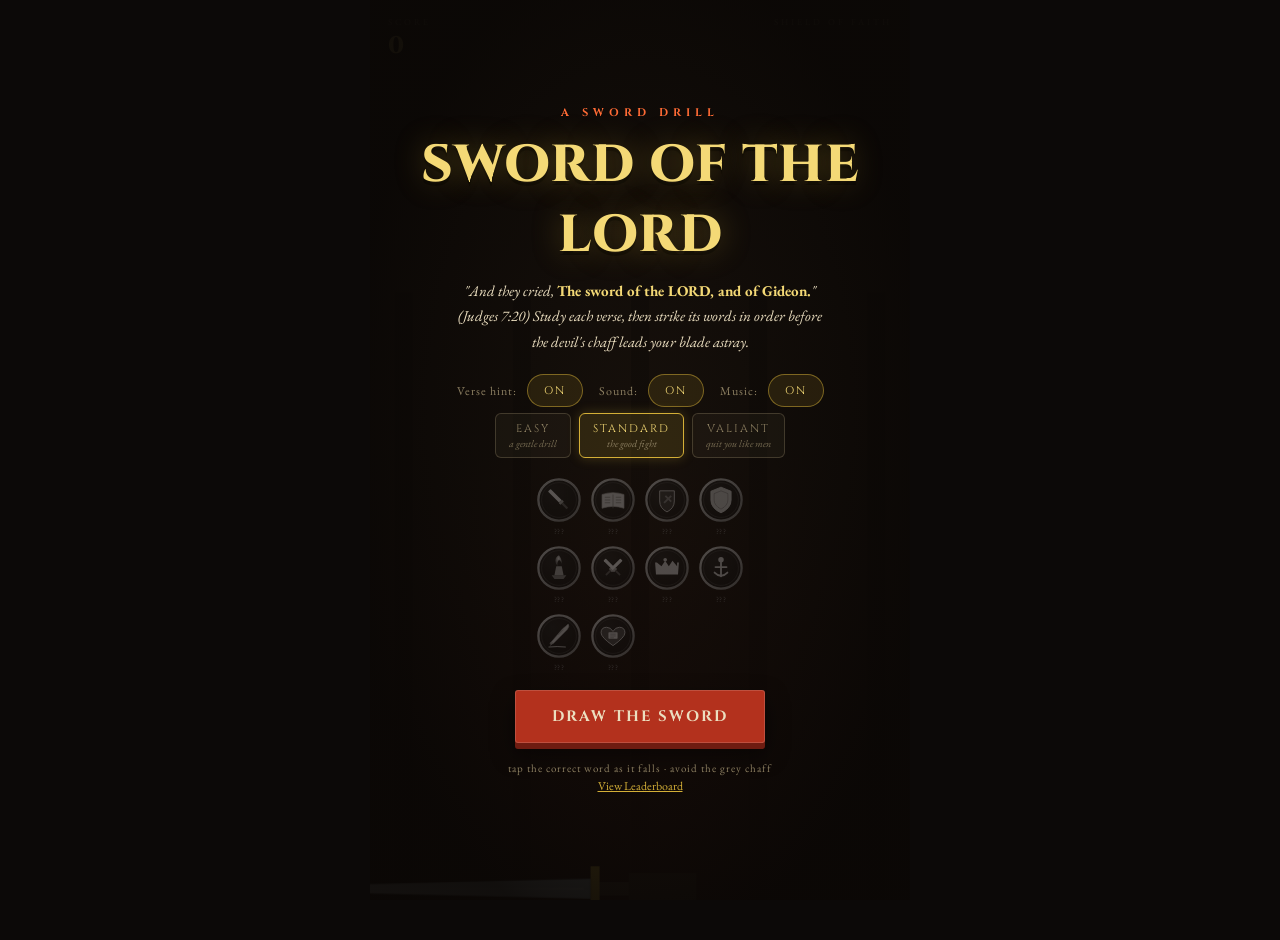
==== index.html @ fabd79bf "Add procedural background music (menu/battle/boss themes) A step-sequencer over the Web Audio API — " ====
<!DOCTYPE html>
<html lang="en">
<head>
<meta charset="UTF-8">
<meta name="viewport" content="width=device-width, initial-scale=1.0, maximum-scale=1.0, user-scalable=no">
<title>SWORD OF THE LORD</title>
<meta name="theme-color" content="#0c0908">
<meta name="description" content="A KJV Bible sword-drill game — strike the falling words of scripture in order before the devil's chaff leads your blade astray.">
<link rel="manifest" href="manifest.json">
<link rel="icon" href="assets/icons/favicon.ico">
<link rel="apple-touch-icon" href="assets/icons/apple-touch-icon.png">
<link rel="preconnect" href="https://fonts.googleapis.com">
<link href="https://fonts.googleapis.com/css2?family=Cinzel:wght@600;800&family=EB+Garamond:ital,wght@0,500;0,700;1,600&display=swap" rel="stylesheet">
<link rel="stylesheet" href="css/style.css">
</head>
<body>
<div id="wrap">
  <canvas id="game" width="480" height="800"></canvas>

  <div class="loadscreen" id="loadScreen">
    <div class="eyebrow">Preparing</div>
    <h1 style="font-size:28px;">Sharpening the Blade…</h1>
  </div>

  <div class="hud">
    <div>
      <div class="label">Score</div>
      <div class="value" id="scoreVal">0</div>
    </div>
    <div style="text-align:right;">
      <div class="label">Shield of Faith</div>
      <div class="shields" id="shields"></div>
    </div>
  </div>

  <div class="versestrip hidden" id="verseStrip">
    <span class="ref" id="stripRef"></span>
    <span id="stripWords"></span>
  </div>

  <div class="badge-toast" id="badgeToast"></div>

  <div class="overlay hidden" id="startScreen">
    <div class="eyebrow">A Sword Drill</div>
    <h1>SWORD OF THE LORD</h1>
    <div class="sub">"And they cried, <b>The sword of the LORD, and of Gideon.</b>" (Judges 7:20) Study each verse, then strike its words in order before the devil's chaff leads your blade astray.</div>

    <div class="settings-row">
      <div class="hint-toggle" style="margin-bottom:0;">
        <span>Verse hint:</span>
        <button id="hintToggleBtn">On</button>
      </div>
      <div class="hint-toggle" style="margin-bottom:0;">
        <span>Sound:</span>
        <button id="soundToggleBtn">On</button>
      </div>
      <div class="hint-toggle" style="margin-bottom:0;">
        <span>Music:</span>
        <button id="musicToggleBtn">On</button>
      </div>
    </div>

    <div class="difficulty-row" id="difficultyRow"></div>

    <div class="badges-grid" id="badgesGrid"></div>

    <button class="playbtn hidden" id="continueBtn" style="margin-bottom:12px;">Continue</button>
    <button class="playbtn" id="startBtn">Draw the Sword</button>
    <div class="controls-hint">tap the correct word as it falls · avoid the grey chaff</div>
    <button class="badges-link" id="leaderboardBtn">View Leaderboard</button>
  </div>

  <div class="pauseBtn" id="pauseBtn"><span><i></i><i></i></span></div>

  <div class="overlay hidden" id="pauseScreen">
    <div class="pauseCard">
      <div class="eyebrow">Paused</div>
      <h1 style="font-size:32px;">Stand Fast</h1>
      <button class="playbtn" id="resumeBtn" style="margin-bottom:14px;">Resume</button>
      <div><button class="playbtn" id="quitBtn" style="background:transparent; border:1px solid rgba(212,175,55,0.4); box-shadow:none; color:var(--parchment-dim);">Quit to Menu</button></div>
    </div>
  </div>

  <div class="overlay hidden" id="levelScreen">
    <div class="eyebrow" id="levelEyebrow">Level 1</div>
    <div class="demon-portrait" id="demonPortraitWrap"><img id="demonPortrait" src="" alt=""></div>
    <div class="demon-name" id="demonName"></div>
    <div class="level-ref" id="levelRef"></div>
    <div class="level-verse" id="levelVerse"></div>
    <div class="level-count" id="levelCount"></div>
    <div class="countdown" id="countdownVal">3</div>
  </div>

  <div class="overlay hidden" id="endScreen">
    <div class="eyebrow" id="endEyebrow">Shield Broken</div>
    <div class="score-line">Fell at</div>
    <div class="level-ref" id="endRef" style="margin-bottom:16px;"></div>
    <div class="score-big" id="finalScore">0</div>
    <div class="best" id="bestLine">Best score: 0</div>

    <div id="initialsPrompt" class="hidden">
      <div class="level-count">New high score! Enter your initials:</div>
      <div class="initials-form" id="initialsForm">
        <input maxlength="1" inputmode="text" autocapitalize="characters">
        <input maxlength="1" inputmode="text" autocapitalize="characters">
        <input maxlength="1" inputmode="text" autocapitalize="characters">
      </div>
      <button class="playbtn" id="initialsSubmitBtn" style="margin-bottom:14px;">Submit Score</button>
    </div>

    <button class="playbtn" id="retryBtn">Take Up The Sword Again</button>
    <button class="badges-link" id="leaderboardBtnEnd">View Leaderboard</button>
  </div>

  <div class="update-banner" id="updateBanner">
    <span>A new version is ready.</span>
    <button id="updateReloadBtn">Reload</button>
  </div>

  <div class="overlay hidden" id="leaderboardScreen">
    <div class="eyebrow">Arcade Board</div>
    <h1 style="font-size:32px;">Top Swordsmen</h1>
    <ol class="leaderboard-list" id="leaderboardList"></ol>
    <button class="playbtn" id="leaderboardBackBtn">Back</button>
  </div>
</div>
<script type="module" src="js/main.js"></script>
</body>
</html>
---- css/style.css ----
:root{
  --ink:#0c0908;
  --stone:#1c140e;
  --parchment:#ecdfc0;
  --parchment-dim:#8c7f61;
  --gold:#d4af37;
  --gold-bright:#f4d976;
  --hell:#b3311d;
  --hell-bright:#ff6b35;
}
*{box-sizing:border-box; -webkit-tap-highlight-color:transparent;}
.hidden{ display:none !important; }
html,body{
  margin:0; padding:0; height:100%; overflow:hidden;
  background:var(--ink);
  font-family:'EB Garamond', Georgia, serif;
  color:var(--parchment);
  touch-action:none; user-select:none;
  display:flex; align-items:center; justify-content:center;
}
#wrap{
  position:relative;
  height:min(100vh, 100vw * 800 / 480);
  width:min(100vw, 100vh * 480 / 800);
  margin:auto;
}
canvas{
  display:block; touch-action:none; background:var(--ink);
  width:100%; height:100%;
  box-shadow:0 0 0 2px rgba(212,175,55,0.15), 0 30px 90px rgba(0,0,0,0.7);
}
.hud{
  position:absolute; top:1.75%; left:3.3%; right:3.3%;
  display:flex; justify-content:space-between; align-items:flex-start;
  z-index:5; pointer-events:none;
}
.hud .label{ font-size:9px; letter-spacing:3px; text-transform:uppercase; color:var(--parchment-dim); margin-bottom:2px;}
.hud .value{ font-size:24px; font-weight:800; color:var(--gold-bright); font-family:'Cinzel',serif; text-shadow:0 2px 8px rgba(0,0,0,0.6);}
.shields{ display:flex; gap:6px; margin-top:4px; }
.shield{
  width:16px; height:18px; background:#c8d3d9;
  clip-path: polygon(50% 0%, 100% 20%, 100% 55%, 50% 100%, 0% 55%, 0% 20%);
  filter:drop-shadow(0 2px 3px rgba(0,0,0,0.6));
  transition: opacity 0.2s, transform 0.2s;
}
.shield.lost{ opacity:0.15; transform:scale(0.75); background:#3a3a3a; }
.shield.grace{
  background:linear-gradient(160deg, #f4d976, #d4af37);
  box-shadow:0 0 8px rgba(244,217,118,0.8);
  animation:gracePulse 1.6s ease-in-out infinite;
}
@keyframes gracePulse{
  0%,100%{ filter:drop-shadow(0 0 2px rgba(244,217,118,0.6)); }
  50%{ filter:drop-shadow(0 0 7px rgba(244,217,118,1)); }
}

.versestrip{
  position:absolute; top:11%; left:50%; transform:translateX(-50%);
  max-width:88%; max-height:11%; overflow:hidden;
  background:rgba(12,9,8,0.8);
  border:1px solid rgba(212,175,55,0.35); border-radius:6px;
  padding:6px 14px; font-size:13px; line-height:1.4; text-align:center;
  z-index:5; pointer-events:none; box-shadow:0 6px 20px rgba(0,0,0,0.4);
}
.versestrip .w{ margin:0 2px; transition:color 0.2s; }
.versestrip .w.done{ color:var(--parchment-dim); text-decoration:line-through; }
.versestrip .w.now{ color:var(--gold-bright); font-weight:700; text-shadow:0 0 10px rgba(244,217,118,0.6); }
.versestrip .w.upcoming{ color:rgba(140,127,97,0.45); }
.versestrip .ref{ display:block; font-family:'Cinzel',serif; font-size:10px; letter-spacing:2px; color:var(--gold); margin-bottom:4px; text-transform:uppercase; }
.versestrip{ transition:opacity 1.1s ease; }
.versestrip.fading{ opacity:0; }

.overlay{
  position:absolute; inset:0; display:flex; flex-direction:column; align-items:center; justify-content:center;
  text-align:center; background:radial-gradient(ellipse at center, rgba(18,13,9,0.6) 0%, rgba(10,7,5,0.96) 78%);
  z-index:10; padding:24px;
  overflow-y:auto;
}
.overlay.hidden{ display:none; }
.eyebrow{ font-family:'Cinzel',serif; font-size:11px; letter-spacing:5px; text-transform:uppercase; color:var(--hell-bright); margin-bottom:10px; font-weight:700;}
h1{
  font-family:'Cinzel',serif; font-size:clamp(30px,7vw,52px);
  margin:0 0 8px 0; letter-spacing:1px; color:var(--gold-bright);
  text-shadow:0 0 30px rgba(212,175,55,0.35), 0 4px 0 rgba(0,0,0,0.5); font-weight:800;
}
.sub{ font-size:15px; color:var(--parchment); max-width:380px; line-height:1.7; margin-bottom:20px; font-style:italic; }
.sub b{ color:var(--gold-bright); font-weight:700; font-style:normal; }
.hint-toggle{ display:flex; align-items:center; gap:10px; margin-bottom:14px; font-size:12px; letter-spacing:1px; color:var(--parchment-dim); }
.hint-toggle button{
  background:rgba(212,175,55,0.12); border:1px solid rgba(212,175,55,0.5); color:var(--gold-bright);
  font-family:'Cinzel',serif; font-size:11px; letter-spacing:2px; text-transform:uppercase;
  padding:8px 16px; border-radius:20px; cursor:pointer; transition:background 0.15s;
}
.hint-toggle button.off{ background:rgba(140,127,97,0.1); border-color:rgba(140,127,97,0.4); color:var(--parchment-dim); }

.demon-portrait{
  width:120px; height:120px; border-radius:8px; overflow:hidden; margin-bottom:12px;
  border:1px solid rgba(212,175,55,0.4); box-shadow:0 8px 24px rgba(0,0,0,0.6);
}
.demon-portrait img{ width:100%; height:100%; object-fit:cover; display:block; }
.demon-name{ font-family:'Cinzel',serif; font-size:14px; letter-spacing:2px; text-transform:uppercase; color:var(--hell-bright); margin-bottom:4px; }
.level-ref{ font-family:'Cinzel',serif; font-size:12px; letter-spacing:3px; color:var(--gold); text-transform:uppercase; margin-bottom:10px; }
.level-verse{ font-size:21px; max-width:440px; line-height:1.5; margin-bottom:8px; color:var(--parchment); }
.level-count{ font-size:11px; color:var(--parchment-dim); letter-spacing:2px; text-transform:uppercase; margin-bottom:20px; }
.countdown{ font-family:'Cinzel',serif; font-size:56px; color:var(--gold-bright); font-weight:800; text-shadow:0 0 30px rgba(244,217,118,0.5);}
.score-line{ font-size:15px; color:rgba(236,223,192,0.75); margin-bottom:4px;}
.score-big{ font-family:'Cinzel',serif; font-size:44px; font-weight:800; color:var(--gold-bright); margin-bottom:6px; text-shadow:0 4px 14px rgba(0,0,0,0.5);}
.best{ font-size:12px; color:var(--parchment-dim); margin-bottom:22px; letter-spacing:1px;}
button.playbtn{
  background:var(--hell); color:var(--parchment); border:1px solid rgba(255,255,255,0.15);
  padding:15px 36px; font-size:15px; font-weight:700; letter-spacing:2px; text-transform:uppercase;
  font-family:'Cinzel',serif; border-radius:3px; cursor:pointer;
  box-shadow:0 6px 0 #6e1c11, 0 10px 22px rgba(0,0,0,0.5); transition:transform 0.08s ease;
}
button.playbtn:active{ transform:translateY(4px); box-shadow:0 2px 0 #6e1c11, 0 4px 10px rgba(0,0,0,0.5); }
.controls-hint{ margin-top:18px; font-size:11px; color:var(--parchment-dim); letter-spacing:1px; }

.pauseBtn{
  position:absolute; top:1.75%; left:50%; transform:translateX(-50%); width:38px; height:38px;
  background:rgba(12,9,8,0.6); border:1px solid rgba(212,175,55,0.4); border-radius:50%;
  z-index:6; cursor:pointer; display:none; align-items:center; justify-content:center; pointer-events:auto;
}
.pauseBtn.show{ display:flex; }
.pauseBtn span{ display:flex; gap:4px; }
.pauseBtn i{ width:4px; height:14px; background:var(--gold-bright); display:block; border-radius:1px; }
.pauseCard{ background:rgba(24,17,12,0.9); border:1px solid rgba(212,175,55,0.4); border-radius:8px; padding:36px 40px; }

.boss-tag{ color:var(--hell-bright) !important; }
.loadscreen{
  position:absolute; inset:0; background:var(--ink); z-index:20;
  display:flex; align-items:center; justify-content:center; flex-direction:column;
}
.loadscreen.hidden{ display:none; }

/* ---------- Settings row (sound toggle) ---------- */
.settings-row{ display:flex; flex-wrap:wrap; justify-content:center; align-items:center; gap:10px 16px; margin-bottom:6px; }

/* ---------- Difficulty picker ---------- */
.difficulty-row{ display:flex; gap:8px; margin-bottom:10px; }
.diff-btn{
  display:flex; flex-direction:column; align-items:center; gap:1px;
  background:rgba(140,127,97,0.08); border:1px solid rgba(140,127,97,0.35);
  border-radius:6px; padding:7px 13px; cursor:pointer; transition:all 0.15s;
}
.diff-btn .diff-label{
  font-family:'Cinzel',serif; font-size:11px; letter-spacing:2px;
  text-transform:uppercase; color:var(--parchment-dim);
}
.diff-btn .diff-tag{ font-family:'EB Garamond', Georgia, serif; font-size:10px; font-style:italic; color:rgba(140,127,97,0.8); }
.diff-btn.active{
  background:rgba(212,175,55,0.14); border-color:var(--gold);
  box-shadow:0 0 12px rgba(212,175,55,0.25);
}
.diff-btn.active .diff-label{ color:var(--gold-bright); }
.diff-btn.active .diff-tag{ color:var(--parchment-dim); }

.mastered-tag{ color:var(--gold-bright); font-style:normal; }

/* ---------- Badges ---------- */
.badge-toast{
  position:absolute; top:14%; left:50%; transform:translateX(-50%) translateY(-12px);
  display:flex; align-items:center; gap:10px;
  background:rgba(12,9,8,0.92); border:1px solid var(--gold); border-radius:8px;
  padding:10px 18px; z-index:15; opacity:0; pointer-events:none;
  transition:opacity 0.35s ease, transform 0.35s ease;
  box-shadow:0 10px 30px rgba(0,0,0,0.6), 0 0 24px rgba(212,175,55,0.25);
}
.badge-toast.show{ opacity:1; transform:translateX(-50%) translateY(0); }
.badge-toast img{ width:36px; height:36px; }
.badge-toast .txt{ text-align:left; }
.badge-toast .txt .lbl{ font-family:'Cinzel',serif; font-size:9px; letter-spacing:2px; color:var(--gold); text-transform:uppercase; }
.badge-toast .txt .name{ font-size:14px; color:var(--gold-bright); font-weight:700; }

.badges-grid{
  display:grid; grid-template-columns:repeat(4,1fr); gap:10px;
  max-width:340px; margin:10px 0 18px;
}
.badges-grid .badge-slot{
  display:flex; flex-direction:column; align-items:center; gap:4px;
  opacity:0.3; filter:grayscale(1);
}
.badges-grid .badge-slot.earned{ opacity:1; filter:none; }
.badges-grid .badge-slot img{ width:44px; height:44px; }
.badges-grid .badge-slot .badge-label{ font-size:8px; letter-spacing:0.5px; color:var(--parchment-dim); text-align:center; }
.badges-link{
  background:none; border:none; color:var(--gold); text-decoration:underline;
  font-family:'EB Garamond', Georgia, serif; font-size:12px; cursor:pointer; margin-top:2px;
}

/* ---------- Leaderboard / initials entry ---------- */
.initials-form{ display:flex; gap:8px; justify-content:center; margin:14px 0; }
.initials-form input{
  width:44px; height:56px; text-align:center; font-family:'Cinzel',serif; font-size:28px;
  text-transform:uppercase; background:rgba(236,223,192,0.08); color:var(--gold-bright);
  border:1px solid rgba(212,175,55,0.5); border-radius:4px;
}
.leaderboard-list{ list-style:none; padding:0; margin:0 0 16px; width:100%; max-width:300px; font-size:14px; }
.leaderboard-list li{
  display:flex; justify-content:space-between; padding:4px 10px;
  border-bottom:1px solid rgba(212,175,55,0.15);
}
.leaderboard-list li .rank{ color:var(--parchment-dim); width:24px; }
.leaderboard-list li .name{ flex:1; letter-spacing:2px; font-family:'Cinzel',serif; color:var(--parchment); }
.leaderboard-list li .pts{ color:var(--gold-bright); font-weight:700; }
.leaderboard-note{ font-size:11px; color:var(--parchment-dim); margin-bottom:10px; }

/* ---------- PWA update banner ---------- */
.update-banner{
  position:absolute; left:50%; bottom:2%; transform:translateX(-50%) translateY(120%);
  display:flex; align-items:center; gap:12px;
  background:rgba(12,9,8,0.95); border:1px solid var(--gold); border-radius:8px;
  padding:10px 16px; z-index:30; font-size:12px; letter-spacing:0.5px;
  box-shadow:0 10px 30px rgba(0,0,0,0.6);
  transition:transform 0.3s ease, opacity 0.3s ease;
  max-width:90%;
  /* On phones taller than the 3:5 game frame, the slid-down resting position
     lands BELOW the frame but still inside the visible screen — so the banner
     must also be invisible at rest, not merely translated away. */
  visibility:hidden; opacity:0; pointer-events:none;
}
.update-banner.show{
  transform:translateX(-50%) translateY(0);
  visibility:visible; opacity:1; pointer-events:auto;
}
.update-banner button{
  background:var(--gold); color:var(--ink); border:none; border-radius:14px;
  padding:6px 14px; font-family:'Cinzel',serif; font-size:10px; letter-spacing:1.5px;
  text-transform:uppercase; cursor:pointer; font-weight:700;
}
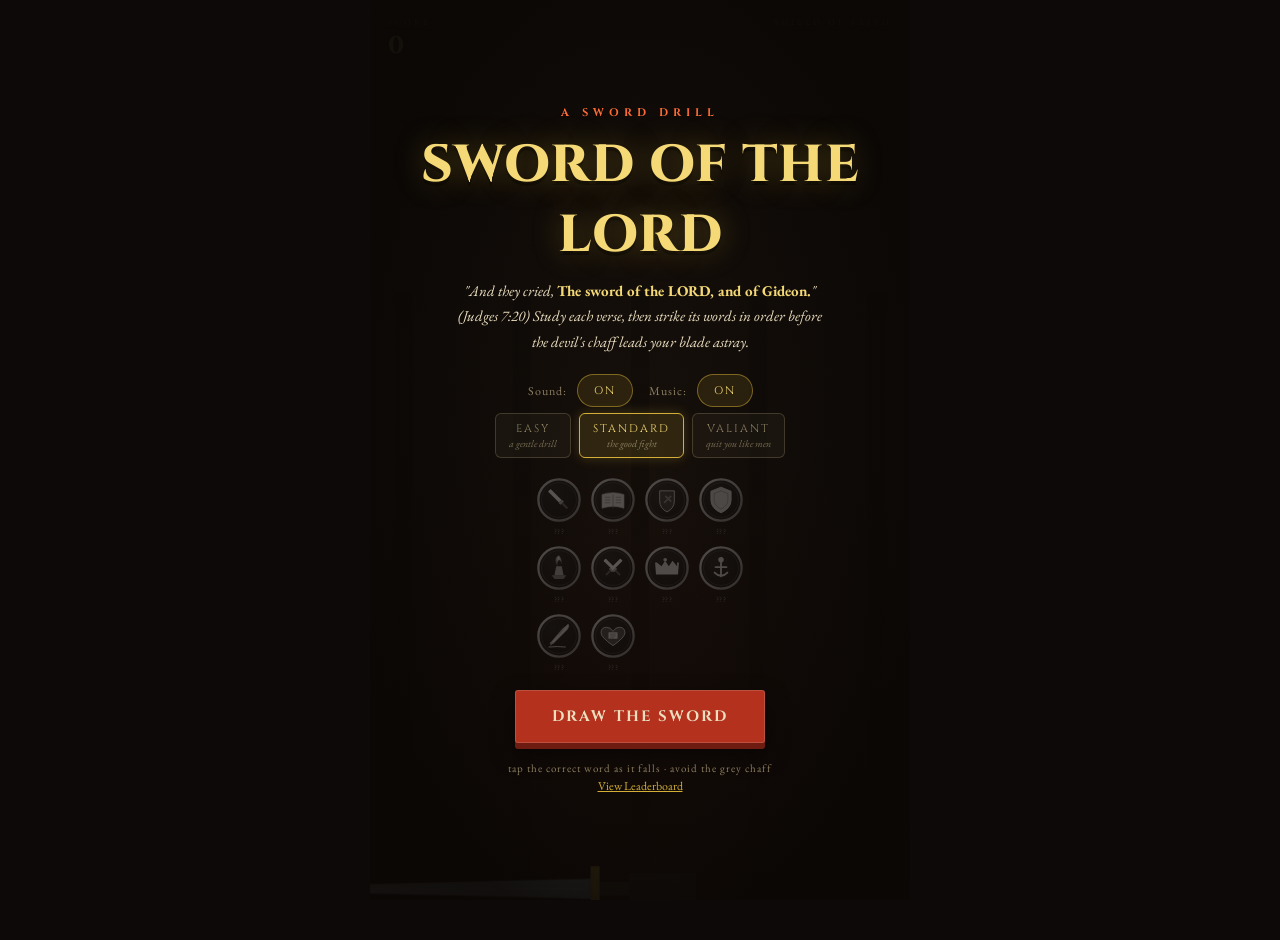
==== commit 41a8c781: "Difficulty-driven hints, Valiant camouflage, gentler early chaff, boss victory screen Hint strip - R" ====
--- a/index.html
+++ b/index.html
@@ -47,10 +47,6 @@
 
     <div class="settings-row">
       <div class="hint-toggle" style="margin-bottom:0;">
-        <span>Verse hint:</span>
-        <button id="hintToggleBtn">On</button>
-      </div>
-      <div class="hint-toggle" style="margin-bottom:0;">
         <span>Sound:</span>
         <button id="soundToggleBtn">On</button>
       </div>
@@ -78,6 +74,20 @@
       <h1 style="font-size:32px;">Stand Fast</h1>
       <button class="playbtn" id="resumeBtn" style="margin-bottom:14px;">Resume</button>
       <div><button class="playbtn" id="quitBtn" style="background:transparent; border:1px solid rgba(212,175,55,0.4); box-shadow:none; color:var(--parchment-dim);">Quit to Menu</button></div>
+    </div>
+  </div>
+
+  <div class="overlay study-screen hidden" id="studyScreen">
+    <div class="study-bg"></div>
+    <div class="study-panel">
+      <div class="eyebrow">Study The Word</div>
+      <div class="level-ref" id="studyRef"></div>
+      <div class="level-verse" id="studyVerse"></div>
+      <div class="study-facing" id="studyFacing"></div>
+    </div>
+    <div class="study-footer">
+      <div class="study-timer"><span id="studyTimerVal">12</span>s</div>
+      <button class="playbtn" id="studySkipBtn">I Am Ready</button>
     </div>
   </div>
 
@@ -112,6 +122,17 @@
     <button class="badges-link" id="leaderboardBtnEnd">View Leaderboard</button>
   </div>
 
+  <div class="overlay hidden victory-screen" id="victoryScreen">
+    <div class="eyebrow victory-eyebrow" id="victoryEyebrow">The Accuser Falls</div>
+    <h1 style="font-size:40px;">VICTORY</h1>
+    <div class="level-ref" id="victoryRef"></div>
+    <div class="level-verse" id="victoryVerse"></div>
+    <div class="score-line" style="margin-top:14px;">Score</div>
+    <div class="score-big" id="victoryScoreVal">0</div>
+    <div class="best" id="victoryRoundLine"></div>
+    <button class="playbtn" id="victoryContinueBtn">Onward</button>
+  </div>
+
   <div class="update-banner" id="updateBanner">
     <span>A new version is ready.</span>
     <button id="updateReloadBtn">Reload</button>
--- a/css/style.css
+++ b/css/style.css
@@ -126,6 +126,53 @@
 .pauseCard{ background:rgba(24,17,12,0.9); border:1px solid rgba(212,175,55,0.4); border-radius:8px; padding:36px 40px; }
 
 .boss-tag{ color:var(--hell-bright) !important; }
+
+/* ---------- Boss victory screen ---------- */
+.victory-screen{
+  background:radial-gradient(ellipse at center, rgba(60,44,10,0.55) 0%, rgba(10,7,5,0.97) 78%);
+}
+.victory-eyebrow{ color:var(--gold-bright) !important; }
+.victory-screen h1{
+  text-shadow:0 0 40px rgba(244,217,118,0.6), 0 4px 0 rgba(0,0,0,0.5);
+  animation:victoryGlow 2.2s ease-in-out infinite;
+}
+@keyframes victoryGlow{
+  0%,100%{ text-shadow:0 0 40px rgba(244,217,118,0.5), 0 4px 0 rgba(0,0,0,0.5); }
+  50%{ text-shadow:0 0 60px rgba(244,217,118,0.85), 0 4px 0 rgba(0,0,0,0.5); }
+}
+
+/* ---------- Study screen (pre-battle memorization) ---------- */
+.study-screen{
+  padding:0; justify-content:flex-start; background:var(--ink);
+}
+.study-bg{
+  position:absolute; inset:0; z-index:0;
+  background-image:
+    linear-gradient(to bottom, rgba(10,7,5,0.6) 0%, rgba(10,7,5,0.1) 32%, rgba(10,7,5,0.15) 62%, rgba(10,7,5,0.88) 100%),
+    url('../assets/backgrounds/study.jpg');
+  background-size: cover, cover;
+  background-position: center, center 22%;
+}
+.study-panel{
+  position:relative; z-index:1; margin:34px 20px 0; max-width:420px;
+  background:rgba(12,9,8,0.82); border:1px solid rgba(212,175,55,0.4);
+  border-radius:8px; padding:16px 20px; box-shadow:0 10px 28px rgba(0,0,0,0.55);
+}
+.study-panel .level-ref, .study-panel .level-verse{ margin-bottom:0; }
+.study-panel .level-verse{ font-size:19px; }
+.study-facing{
+  margin-top:10px; font-family:'Cinzel',serif; font-size:11px; letter-spacing:2px;
+  text-transform:uppercase; color:var(--hell-bright);
+}
+.study-footer{
+  position:relative; z-index:1; margin-top:auto; margin-bottom:30px;
+  display:flex; flex-direction:column; align-items:center; gap:12px;
+}
+.study-timer{
+  font-family:'Cinzel',serif; font-size:15px; color:var(--gold-bright); letter-spacing:1px;
+  background:rgba(12,9,8,0.75); border:1px solid rgba(212,175,55,0.4);
+  border-radius:20px; padding:5px 18px;
+}
 .loadscreen{
   position:absolute; inset:0; background:var(--ink); z-index:20;
   display:flex; align-items:center; justify-content:center; flex-direction:column;
@@ -185,6 +232,9 @@
 .badges-link{
   background:none; border:none; color:var(--gold); text-decoration:underline;
   font-family:'EB Garamond', Georgia, serif; font-size:12px; cursor:pointer; margin-top:2px;
+}
+.badges-link:disabled, button.playbtn:disabled{
+  opacity:0.55; cursor:default; text-decoration:none;
 }
 
 /* ---------- Leaderboard / initials entry ---------- */
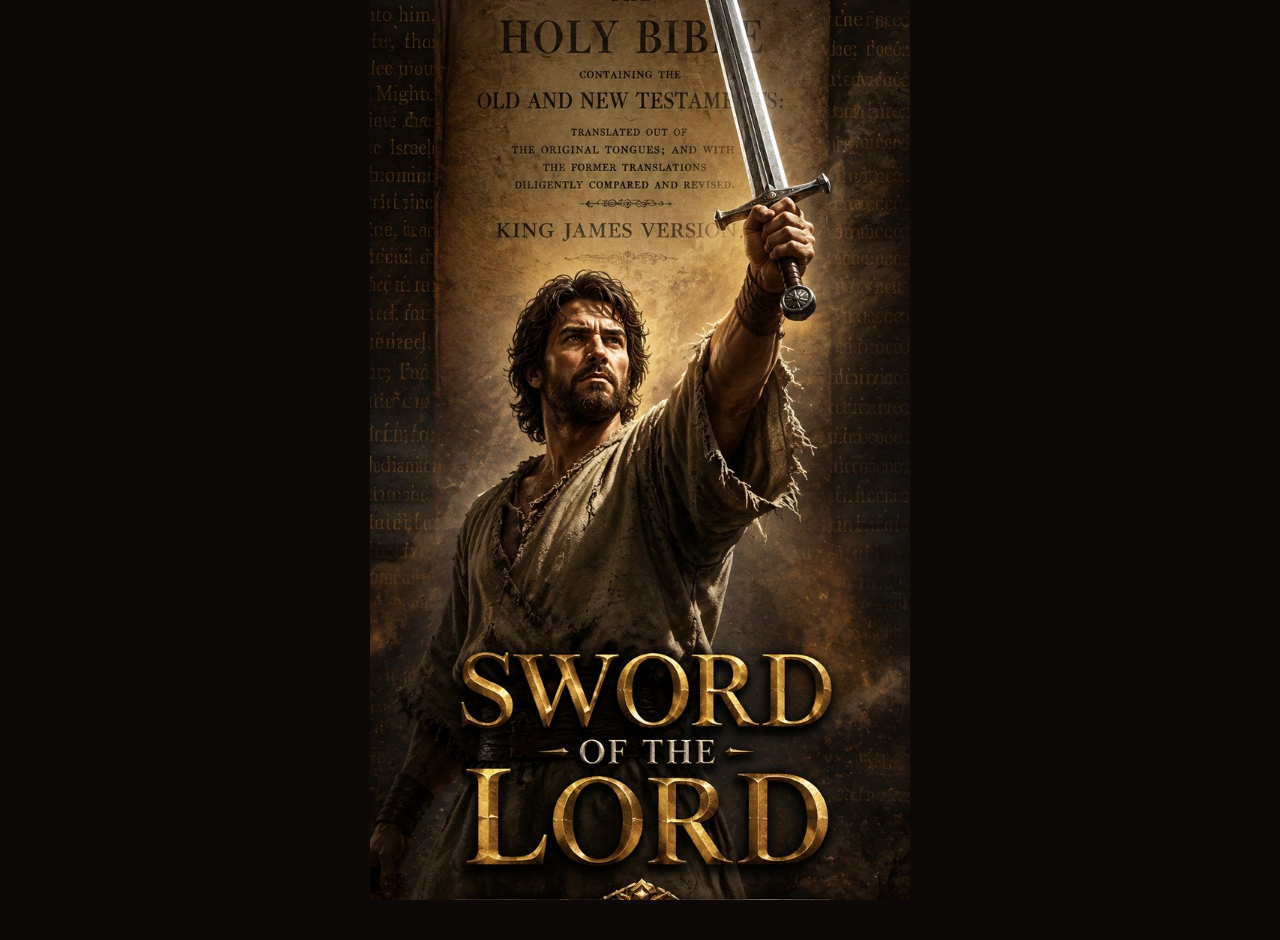
==== commit b1e822b0: "Add cartridge-style launch splash and first-launch how-to-play modal Every launch now holds on the u" ====
--- a/index.html
+++ b/index.html
@@ -18,8 +18,7 @@
   <canvas id="game" width="480" height="800"></canvas>
 
   <div class="loadscreen" id="loadScreen">
-    <div class="eyebrow">Preparing</div>
-    <h1 style="font-size:28px;">Sharpening the Blade…</h1>
+    <img class="splash-img" src="assets/backgrounds/splash.jpg" alt="Sword of the Lord — A KJV Bible Game">
   </div>
 
   <div class="hud">
@@ -64,6 +63,24 @@
     <button class="playbtn" id="startBtn">Draw the Sword</button>
     <div class="controls-hint">tap the correct word as it falls · avoid the grey chaff</div>
     <button class="badges-link" id="leaderboardBtn">View Leaderboard</button>
+    <button class="badges-link" id="howToPlayBtn">How to Play</button>
+  </div>
+
+  <div class="modal-backdrop hidden" id="introModal">
+    <div class="modal-card">
+      <button class="modal-close" id="introCloseBtn" aria-label="Close">&times;</button>
+      <div class="eyebrow">How To Play</div>
+      <h1 style="font-size:26px;">Take Up The Sword</h1>
+      <div class="intro-body">
+        <p>Each level shows you a verse to study. When the battle begins, its words fall from above — tap them in order, first to last, before the devil's grey chaff leads your blade astray. Miss a word or strike the wrong one and you'll lose a Shield of Faith; lose them all and the fight ends.</p>
+        <div class="intro-diff">
+          <div class="intro-diff-item"><b>Easy</b> — a gentle drill. The verse lingers on screen a few seconds after the fight starts before fading away.</div>
+          <div class="intro-diff-item"><b>Standard</b> — the good fight. No on-screen hint once the battle begins — you strike from memory.</div>
+          <div class="intro-diff-item"><b>Valiant</b> — quit you like men. No hint, and no gold tell marking the true words from the chaff — every word looks the same.</div>
+        </div>
+      </div>
+      <button class="playbtn" id="introOkBtn">Amen</button>
+    </div>
   </div>
 
   <div class="pauseBtn" id="pauseBtn"><span><i></i><i></i></span></div>
--- a/css/style.css
+++ b/css/style.css
@@ -176,8 +176,35 @@
 .loadscreen{
   position:absolute; inset:0; background:var(--ink); z-index:20;
   display:flex; align-items:center; justify-content:center; flex-direction:column;
+  overflow:hidden;
 }
 .loadscreen.hidden{ display:none; }
+.splash-img{ width:100%; height:100%; object-fit:cover; display:block; }
+
+/* ---------- How-to-play modal ---------- */
+.modal-backdrop{
+  position:absolute; inset:0; z-index:25;
+  background:rgba(6,4,3,0.82);
+  display:flex; align-items:center; justify-content:center;
+  padding:24px;
+}
+.modal-backdrop.hidden{ display:none; }
+.modal-card{
+  position:relative; max-width:400px; max-height:88%; overflow-y:auto;
+  background:rgba(18,13,9,0.97); border:1px solid rgba(212,175,55,0.45);
+  border-radius:10px; padding:30px 22px 24px; text-align:center;
+  box-shadow:0 20px 50px rgba(0,0,0,0.6);
+}
+.modal-close{
+  position:absolute; top:8px; right:8px; width:30px; height:30px;
+  background:rgba(212,175,55,0.12); border:1px solid rgba(212,175,55,0.4);
+  border-radius:50%; color:var(--gold-bright); font-size:20px; line-height:1;
+  cursor:pointer;
+}
+.intro-body p{ font-size:14px; line-height:1.65; color:var(--parchment); margin:0 0 16px; text-align:left; }
+.intro-diff{ text-align:left; margin-bottom:22px; }
+.intro-diff-item{ font-size:13px; line-height:1.6; color:var(--parchment); margin-bottom:10px; }
+.intro-diff-item b{ color:var(--gold-bright); font-family:'Cinzel',serif; letter-spacing:1px; }
 
 /* ---------- Settings row (sound toggle) ---------- */
 .settings-row{ display:flex; flex-wrap:wrap; justify-content:center; align-items:center; gap:10px 16px; margin-bottom:6px; }
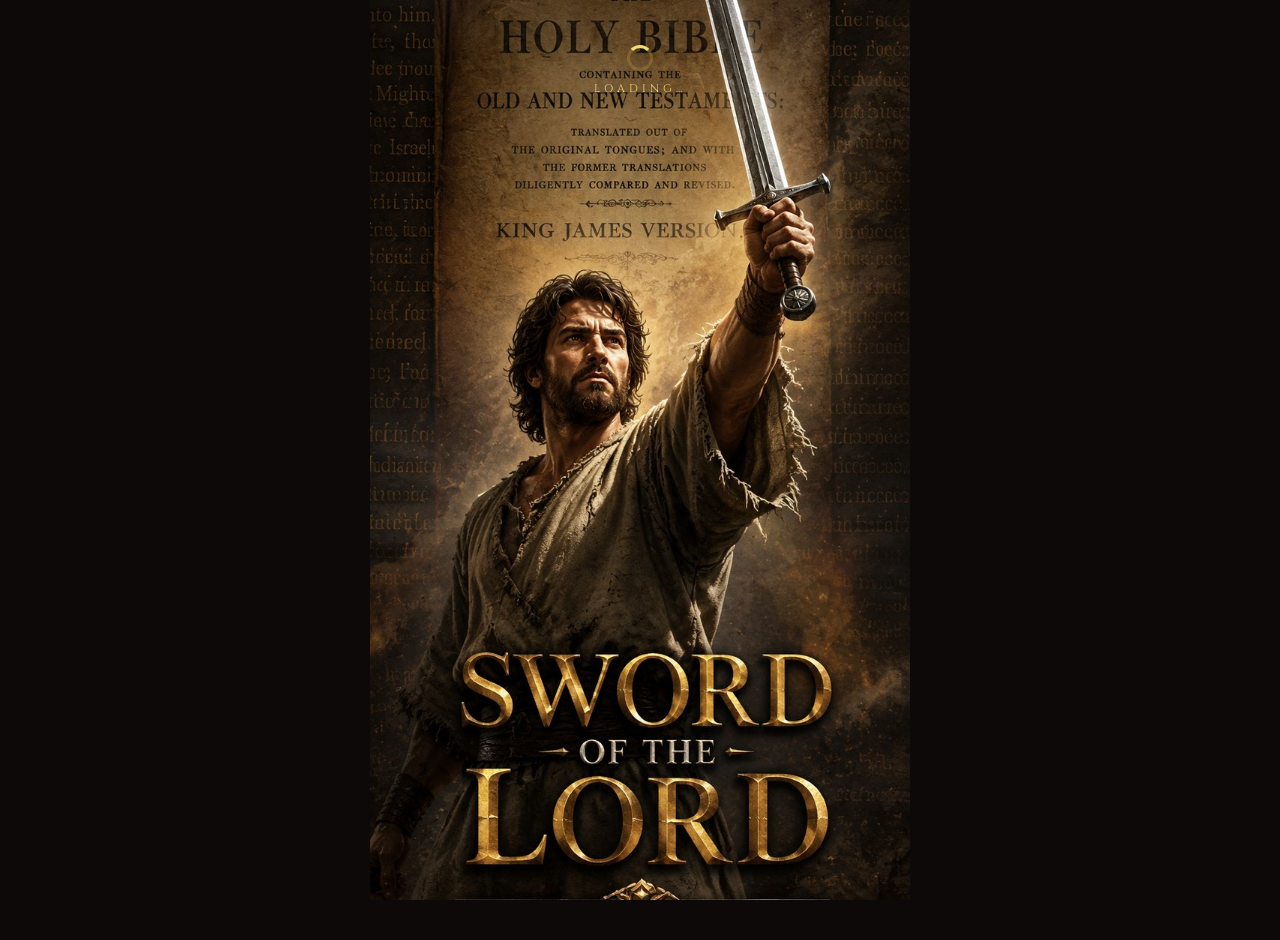
==== commit 698b3bf3: "Add loading spinner to the launch splash A bare title card with no activity indicator during the ~13" ====
--- a/index.html
+++ b/index.html
@@ -19,6 +19,10 @@
 
   <div class="loadscreen" id="loadScreen">
     <img class="splash-img" src="assets/backgrounds/splash.jpg" alt="Sword of the Lord — A KJV Bible Game">
+    <div class="splash-loading">
+      <div class="splash-spinner"></div>
+      <div class="splash-loading-text">Loading…</div>
+    </div>
   </div>
 
   <div class="hud">
@@ -136,6 +140,7 @@
     </div>
 
     <button class="playbtn" id="retryBtn">Take Up The Sword Again</button>
+    <button class="playbtn" id="endMenuBtn" style="margin-top:10px; background:transparent; border:1px solid rgba(212,175,55,0.4); box-shadow:none; color:var(--parchment-dim);">Back to Menu</button>
     <button class="badges-link" id="leaderboardBtnEnd">View Leaderboard</button>
   </div>
 
@@ -148,6 +153,7 @@
     <div class="score-big" id="victoryScoreVal">0</div>
     <div class="best" id="victoryRoundLine"></div>
     <button class="playbtn" id="victoryContinueBtn">Onward</button>
+    <button class="playbtn" id="victoryQuitBtn" style="margin-top:10px; background:transparent; border:1px solid rgba(212,175,55,0.4); box-shadow:none; color:var(--parchment-dim);">Quit to Menu</button>
   </div>
 
   <div class="update-banner" id="updateBanner">
@@ -158,6 +164,7 @@
   <div class="overlay hidden" id="leaderboardScreen">
     <div class="eyebrow">Arcade Board</div>
     <h1 style="font-size:32px;">Top Swordsmen</h1>
+    <div class="lb-tabs" id="leaderboardTabs"></div>
     <ol class="leaderboard-list" id="leaderboardList"></ol>
     <button class="playbtn" id="leaderboardBackBtn">Back</button>
   </div>
--- a/css/style.css
+++ b/css/style.css
@@ -180,6 +180,21 @@
 }
 .loadscreen.hidden{ display:none; }
 .splash-img{ width:100%; height:100%; object-fit:cover; display:block; }
+.splash-loading{
+  position:absolute; left:0; right:0; top:5%; z-index:1;
+  display:flex; flex-direction:column; align-items:center; gap:10px;
+}
+.splash-spinner{
+  width:26px; height:26px; border-radius:50%;
+  border:3px solid rgba(212,175,55,0.25); border-top-color:var(--gold-bright);
+  animation:splashSpin 0.9s linear infinite;
+  filter:drop-shadow(0 2px 6px rgba(0,0,0,0.7));
+}
+@keyframes splashSpin{ to{ transform:rotate(360deg); } }
+.splash-loading-text{
+  font-family:'Cinzel',serif; font-size:11px; letter-spacing:4px; text-transform:uppercase;
+  color:var(--gold-bright); text-shadow:0 2px 10px rgba(0,0,0,0.85);
+}
 
 /* ---------- How-to-play modal ---------- */
 .modal-backdrop{
@@ -265,6 +280,16 @@
 }
 
 /* ---------- Leaderboard / initials entry ---------- */
+.lb-tabs{ display:flex; gap:6px; margin-bottom:14px; }
+.lb-tab{
+  background:rgba(140,127,97,0.08); border:1px solid rgba(140,127,97,0.35); color:var(--parchment-dim);
+  font-family:'Cinzel',serif; font-size:11px; letter-spacing:1.5px; text-transform:uppercase;
+  padding:7px 14px; border-radius:20px; cursor:pointer; transition:all 0.15s;
+}
+.lb-tab.active{
+  background:rgba(212,175,55,0.14); border-color:var(--gold); color:var(--gold-bright);
+  box-shadow:0 0 12px rgba(212,175,55,0.25);
+}
 .initials-form{ display:flex; gap:8px; justify-content:center; margin:14px 0; }
 .initials-form input{
   width:44px; height:56px; text-align:center; font-family:'Cinzel',serif; font-size:28px;
